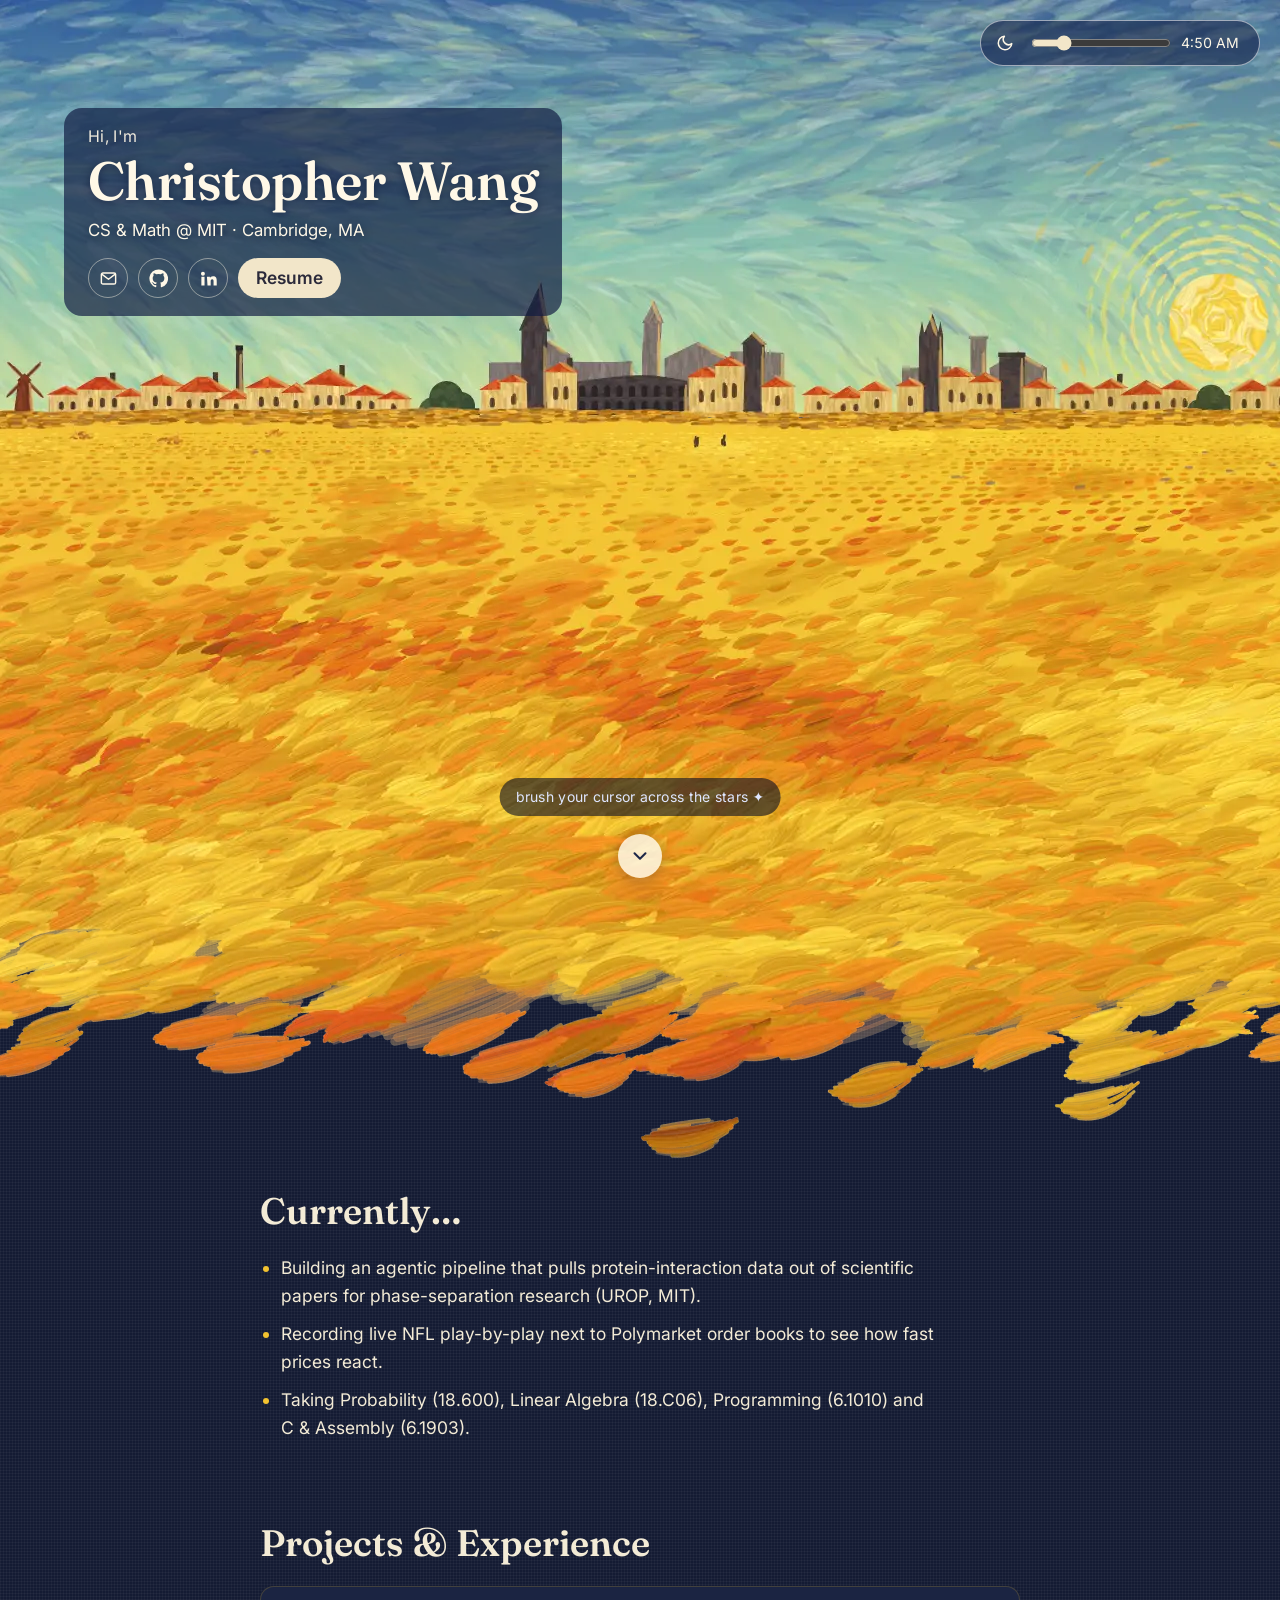
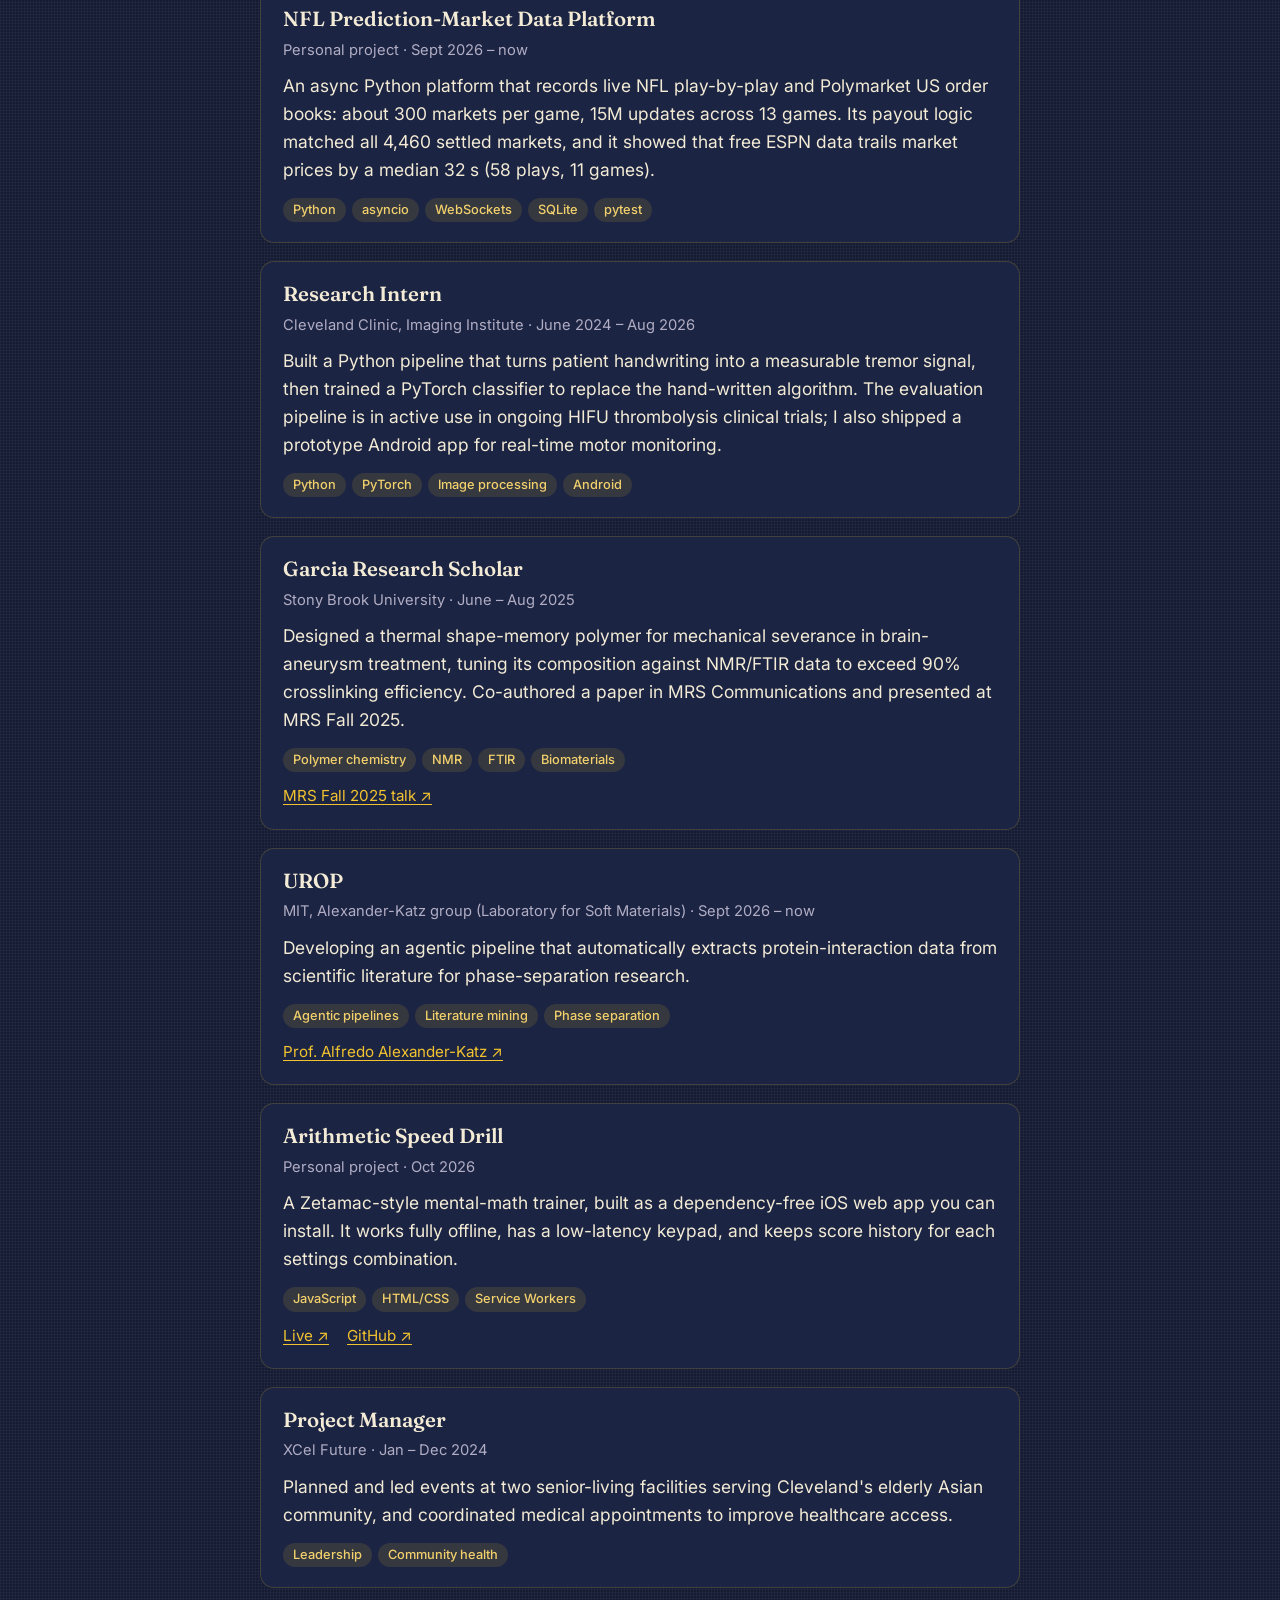
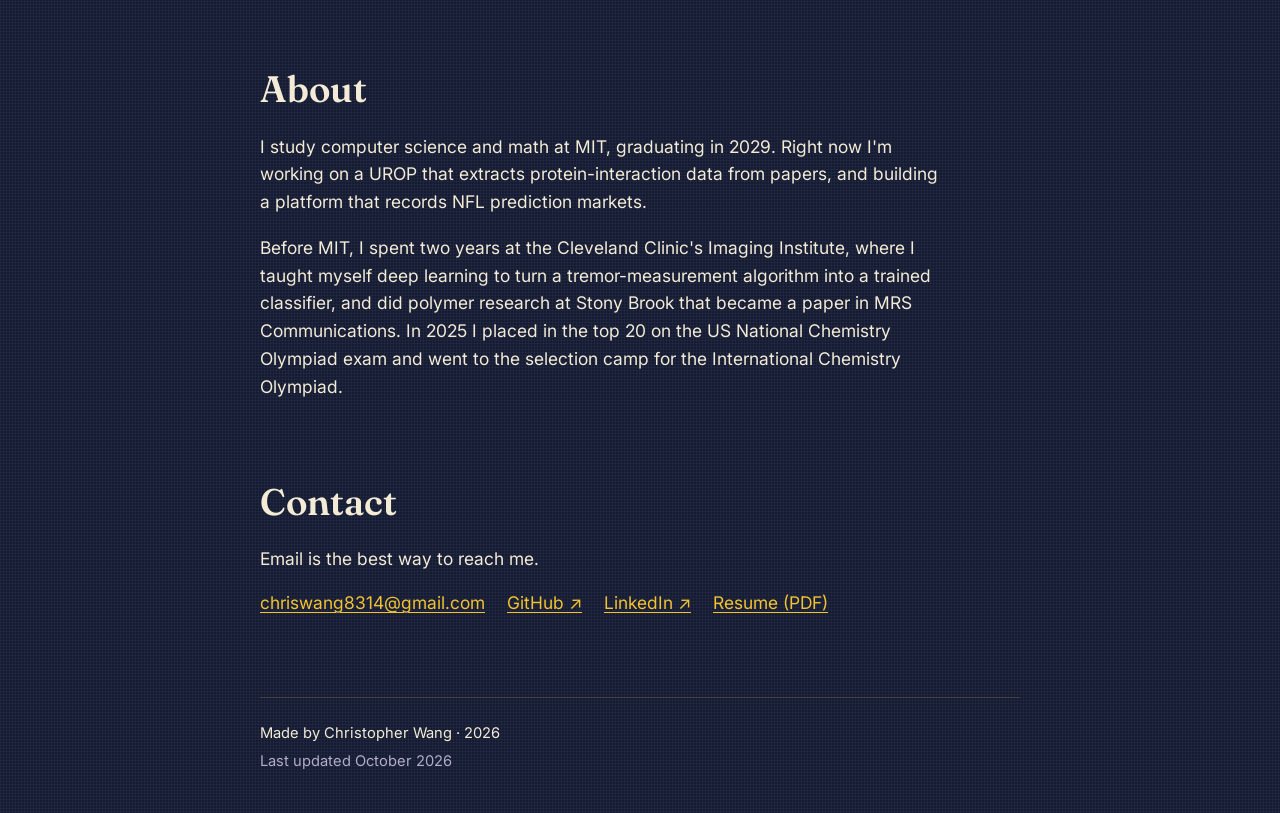
==== index.html @ 8b52ecca "Personal site: Van Gogh wheat-field hero with resume, projects and contact A static single-page site" ====
<!doctype html>
<html lang="en">
<head>
  <meta charset="utf-8">
  <meta name="viewport" content="width=device-width, initial-scale=1">
  <title>Christopher Wang</title>
  <meta name="description" content="Christopher Wang studies computer science and math at MIT. Research, projects, and how to get in touch.">
  <meta name="theme-color" content="#2D4F9E">
  <link rel="icon" href="favicon.svg" type="image/svg+xml">
  <link rel="apple-touch-icon" href="apple-touch-icon.png">

  <!-- Social previews. Crawlers need absolute URLs: if the site moves to a
       custom domain, update the addresses below (see README). -->
  <link rel="canonical" href="https://chriswang8314.github.io/">
  <meta property="og:type" content="website">
  <meta property="og:url" content="https://chriswang8314.github.io/">
  <meta property="og:title" content="Christopher Wang">
  <meta property="og:description" content="CS & Math @ MIT. Research, projects, and how to get in touch.">
  <meta property="og:image" content="https://chriswang8314.github.io/og-image.jpg">
  <meta property="og:image:width" content="1200">
  <meta property="og:image:height" content="630">
  <meta property="og:image:alt" content="Christopher Wang, over a Van Gogh–style painting of a wheat field at sunset">
  <meta name="twitter:card" content="summary_large_image">
  <meta name="twitter:title" content="Christopher Wang">
  <meta name="twitter:description" content="CS & Math @ MIT. Research, projects, and how to get in touch.">
  <meta name="twitter:image" content="https://chriswang8314.github.io/og-image.jpg">

  <link rel="preconnect" href="https://fonts.googleapis.com">
  <link rel="preconnect" href="https://fonts.gstatic.com" crossorigin>
  <!-- fonts load without holding up the first paint -->
  <link rel="preload" as="style" href="https://fonts.googleapis.com/css2?family=Fraunces:opsz,wght@9..144,400;9..144,600&family=Inter:wght@400;500;600&display=swap" onload="this.onload=null;this.rel='stylesheet'">
  <noscript><link rel="stylesheet" href="https://fonts.googleapis.com/css2?family=Fraunces:opsz,wght@9..144,400;9..144,600&family=Inter:wght@400;500;600&display=swap"></noscript>
  <link rel="preload" as="image" href="hero.webp" imagesrcset="hero-960.webp 960w, hero.webp 1600w" imagesizes="100vw" fetchpriority="high">
  <link rel="stylesheet" href="style.css">
</head>
<body>
  <a class="skip-link" href="#main">Skip to content</a>

  <nav class="site-nav" id="site-nav" aria-label="Main">
    <a class="nav-name" href="#top" data-content="name"></a>
    <ul>
      <li><a href="#projects">Projects</a></li>
      <li><a href="#about">About</a></li>
      <li><a href="#contact">Contact</a></li>
      <li><button type="button" class="nocturne-toggle" id="nocturne-toggle" aria-pressed="false">nocturne</button></li>
    </ul>
  </nav>

  <header class="hero" id="top">
    <img class="hero-still" src="hero.webp" srcset="hero-960.webp 960w, hero.webp 1600w" sizes="100vw" alt="" width="1600" height="1215" fetchpriority="high">
    <canvas id="scene" aria-hidden="true"></canvas>
    <p class="visually-hidden" data-content="sceneDescription"></p>

    <div class="hero-text" id="hero-text">
      <p class="hello">Hi, I'm</p>
      <h1 class="hero-name" data-content="name"></h1>
      <p class="hero-tagline" id="hero-tagline"></p>
      <ul class="hero-links" id="hero-links"></ul>
    </div>

    <div class="time-control" id="time-control" role="group" aria-label="Time of day">
      <button type="button" class="time-toggle" id="time-toggle" aria-expanded="false" aria-controls="time-panel" aria-label="Change the time of day">
        <svg class="icon-sun" viewBox="0 0 24 24" aria-hidden="true">
          <circle cx="12" cy="12" r="4.5" />
          <path d="M12 2v2M12 20v2M4.9 4.9l1.4 1.4M17.7 17.7l1.4 1.4M2 12h2M20 12h2M4.9 19.1l1.4-1.4M17.7 6.3l1.4-1.4" />
        </svg>
        <svg class="icon-moon" viewBox="0 0 24 24" aria-hidden="true">
          <path d="M21 12.8A9 9 0 1 1 11.2 3a7 7 0 0 0 9.8 9.8z" />
        </svg>
      </button>
      <div class="time-panel" id="time-panel">
        <input id="time-slider" type="range" min="0" max="23.99" step="0.05" aria-label="Time of day in the painting">
        <span id="time-label" class="time-label"></span>
        <button id="time-now" class="time-now" type="button" title="Back to the real time" hidden>now</button>
      </div>
    </div>

    <p id="hint" class="hint" aria-hidden="true"></p>

    <a class="scroll-cue" href="#currently" aria-label="Scroll to content">
      <svg viewBox="0 0 24 24" aria-hidden="true"><path d="M6 9l6 6 6-6" /></svg>
    </a>
  </header>

  <main id="main">
    <section class="section" id="currently" aria-labelledby="currently-title">
      <h2 id="currently-title">Currently…</h2>
      <ul class="currently" id="currently-list"></ul>
    </section>

    <section class="section" id="projects" aria-labelledby="projects-title">
      <h2 id="projects-title">Projects &amp; Experience</h2>
      <div class="cards" id="project-list"></div>
    </section>

    <section class="section" id="about" aria-labelledby="about-title">
      <h2 id="about-title">About</h2>
      <div class="prose" id="about-text"></div>
    </section>

    <section class="section" id="contact" aria-labelledby="contact-title">
      <h2 id="contact-title">Contact</h2>
      <p class="prose" data-content="contact"></p>
      <ul class="contact-links" id="contact-links"></ul>
      <noscript><p class="prose">chriswang8314 at gmail dot com</p></noscript>
    </section>
  </main>

  <footer class="site-footer">
    <p id="footer-made"></p>
    <p id="footer-updated" class="muted"></p>
  </footer>

  <script src="content.js"></script>
  <script src="scene.js"></script>
  <script src="site.js"></script>
</body>
</html>
---- style.css ----
/* ---------- theme ----------
   The page takes its palette from the painting. The time of day in the
   painting picks the theme: day, a warmer evening, or the dark nocturne. */

:root {
  --ultramarine: #2d4f9e;
  --chrome: #f2c230;
  --vermilion: #c8442a;
  --violet: #3b3a5e;
  --cream-text: #fff8e7;
  /* the hero controls: a soft Naples cream rather than the wheat's chrome
     yellow, so the painting stays the brightest thing on screen */
  --ui-cream: #f2e6c9;

  --bg: #f6efdd;
  --card: #fbf7ec;
  --text: #2b2a3a;
  --muted: #5e5868;
  --border: rgba(59, 58, 94, 0.16);
  --accent: var(--ultramarine);
  --underline: var(--vermilion);
  --chip-bg: rgba(45, 79, 158, 0.08);
  --chip-text: #2d4f9e;
  --weave: url("data:image/svg+xml,%3Csvg xmlns='http://www.w3.org/2000/svg' width='3' height='3'%3E%3Cpath d='M0 .5h3M.5 0v3' stroke='%233b2a14' stroke-opacity='.05'/%3E%3C/svg%3E");
  --nav-bg: rgba(246, 239, 221, 0.78);

  --serif: 'Fraunces', 'Iowan Old Style', Georgia, serif;
  --sans: 'Inter', system-ui, -apple-system, 'Segoe UI', sans-serif;

  color-scheme: light;
}

:root[data-theme='evening'] {
  --bg: #f7ecd6;
  --card: #fcf5e8;
  --accent: #9a3a22;
  --underline: #d65f35;
  --chip-bg: rgba(200, 68, 42, 0.09);
  --chip-text: #93361f;
  --nav-bg: rgba(247, 236, 214, 0.8);
}

:root[data-theme='night'] {
  --bg: #141b33;
  --card: #1b2442;
  --text: #f3ebd6;
  --muted: #b1adc4;
  --border: rgba(242, 194, 48, 0.18);
  --accent: var(--chrome);
  --underline: var(--chrome);
  --chip-bg: rgba(242, 194, 48, 0.12);
  --chip-text: #f2d06b;
  --weave: url("data:image/svg+xml,%3Csvg xmlns='http://www.w3.org/2000/svg' width='3' height='3'%3E%3Cpath d='M0 .5h3M.5 0v3' stroke='%23fff' stroke-opacity='.035'/%3E%3C/svg%3E");
  --nav-bg: rgba(20, 27, 51, 0.8);
  color-scheme: dark;
}

/* ---------- base ---------- */

*,
*::before,
*::after {
  box-sizing: border-box;
}

* {
  margin: 0;
}

html {
  background: var(--bg);
}

@media (prefers-reduced-motion: no-preference) {
  html {
    scroll-behavior: smooth;
  }
}

body {
  overflow-x: clip;
  background-color: var(--bg);
  /* a faint canvas weave, as a tiny tile */
  background-image: var(--weave);
  color: var(--text);
  font-family: var(--sans);
  font-size: 1.09rem;
  line-height: 1.6;
  -webkit-font-smoothing: antialiased;
  transition: background-color 0.6s ease, color 0.6s ease;
}

a {
  color: var(--accent);
  text-underline-offset: 3px;
  text-decoration-thickness: 1px;
}

a:hover {
  text-decoration-thickness: 2px;
}

:focus-visible {
  outline: 2px solid var(--accent);
  outline-offset: 3px;
  border-radius: 4px;
}

h1,
h2,
h3 {
  font-family: var(--serif);
  font-weight: 600;
  line-height: 1.15;
}

.muted {
  color: var(--muted);
}

.visually-hidden {
  position: absolute;
  width: 1px;
  height: 1px;
  padding: 0;
  margin: -1px;
  overflow: hidden;
  clip: rect(0 0 0 0);
  white-space: nowrap;
  border: 0;
}

.skip-link {
  position: absolute;
  left: 16px;
  top: -60px;
  z-index: 50;
  padding: 8px 14px;
  border-radius: 8px;
  background: var(--violet);
  color: var(--cream-text);
}

.skip-link:focus {
  top: 16px;
}

/* ---------- nav: appears once the hero is scrolled past ---------- */

.site-nav {
  position: fixed;
  inset: 0 0 auto 0;
  z-index: 20;
  display: flex;
  align-items: center;
  justify-content: space-between;
  gap: 16px;
  height: 56px;
  padding: 0 max(16px, calc((100% - 960px) / 2));
  background: var(--nav-bg);
  border-bottom: 1px solid var(--border);
  backdrop-filter: blur(10px);
  -webkit-backdrop-filter: blur(10px);
  transform: translateY(-100%);
  opacity: 0;
  visibility: hidden;
  transition: transform 0.35s ease, opacity 0.35s ease, visibility 0s linear 0.35s;
}

.site-nav.visible {
  transform: none;
  opacity: 1;
  visibility: visible;
  transition: transform 0.35s ease, opacity 0.35s ease;
}

.nav-name {
  font-family: var(--serif);
  font-size: 1.1rem;
  font-weight: 600;
  color: var(--text);
  text-decoration: none;
  white-space: nowrap;
}

.site-nav ul {
  display: flex;
  align-items: center;
  gap: clamp(10px, 3vw, 24px);
  padding: 0;
  list-style: none;
  font-size: 0.95rem;
}

.site-nav ul a {
  color: var(--text);
  text-decoration: none;
}

.site-nav ul a:hover {
  color: var(--accent);
}

.nocturne-toggle {
  padding: 3px 12px;
  border: 1px solid var(--border);
  border-radius: 999px;
  background: transparent;
  color: var(--accent);
  font: inherit;
  font-family: var(--serif);
  font-style: italic;
  cursor: pointer;
}

.nocturne-toggle[aria-pressed='true'] {
  background: var(--chip-bg);
}

@media (max-width: 520px) {
  .nav-name {
    display: none;
  }

  .site-nav {
    justify-content: center;
  }
}

/* ---------- hero: the painting, full screen ---------- */

/* The painting is one canvas that runs on 35svh past the hero, where the
   field dissolves into the page; the page background shows through the bare
   canvas, so there's no edge between them. Everything scrolls together in
   normal flow. */
.hero {
  position: relative;
  height: 100vh;
  height: 100svh;
}

.hero-still,
#scene {
  position: absolute;
  top: 0;
  left: 0;
  width: 100%;
  height: 135vh;
  height: 135svh;
}

.hero-still {
  object-fit: cover;
  object-position: top;
}

#scene {
  display: block;
  opacity: 0;
  /* horizontal drags brush the wheat; vertical drags still scroll the page */
  touch-action: pan-y;
  transition: opacity 0.8s ease;
}

#scene.ready {
  opacity: 1;
}

/* name and links over the sky, on a translucent blue panel so the cream text
   always has strong contrast; site.js keeps it clear of the sun and town */
.hero-text {
  position: absolute;
  z-index: 2;
  top: 12vh;
  left: max(24px, 5vw);
  width: max-content;
  max-width: calc(100% - 32px);
  padding: 16px 24px 18px;
  border-radius: 18px;
  background: rgba(16, 26, 66, 0.68);
  color: var(--cream-text);
  text-shadow: 0 1px 8px rgba(10, 18, 48, 0.55);
}

/* once placed, it glides to new spots as the sun moves */
@media (prefers-reduced-motion: no-preference) {
  .hero-text.placed {
    transition: top 0.8s ease, left 0.8s ease;
  }
}

.hello {
  font-size: 1rem;
  letter-spacing: 0.02em;
  opacity: 0.92;
}

.hero-name {
  font-size: clamp(2.1rem, min(4.2vw, 6.5vh), 3.6rem);
  letter-spacing: -0.01em;
}

/* when there's little sky to work with, a tighter version */
.hero-text.compact {
  padding: 12px 18px 14px;
}

.hero-text.compact .hero-name {
  font-size: clamp(1.8rem, min(3.4vw, 5vh), 2.8rem);
}

.hero-text.compact .hero-links {
  margin-top: 10px;
}

.hero-tagline {
  margin-top: 6px;
  font-size: 1.05rem;
}

.hero-links {
  display: flex;
  flex-wrap: wrap;
  align-items: center;
  gap: 10px;
  margin-top: 14px;
  padding: 0;
  list-style: none;
}

.icon-link {
  display: grid;
  place-items: center;
  width: 40px;
  height: 40px;
  border: 1px solid rgba(255, 248, 231, 0.45);
  border-radius: 50%;
  color: var(--cream-text);
  transition: background 0.2s;
}

.icon-link:hover {
  background: rgba(255, 248, 231, 0.16);
}

.icon-link svg {
  width: 19px;
  height: 19px;
}

.resume-button {
  display: inline-flex;
  align-items: center;
  height: 40px;
  padding: 0 18px;
  border-radius: 999px;
  background: var(--ui-cream);
  color: #2b2a3a;
  font-weight: 600;
  text-decoration: none;
  text-shadow: none;
  transition: transform 0.2s;
}

.resume-button:hover {
  transform: translateY(-1px);
}

.hero :focus-visible {
  outline-color: var(--cream-text);
}

/* ---------- time of day control ---------- */

.time-control {
  position: absolute;
  z-index: 3;
  top: 20px;
  right: 20px;
  display: flex;
  align-items: center;
  gap: 10px;
  padding: 6px 14px 6px 8px;
  border: 1px solid rgba(255, 255, 255, 0.55);
  border-radius: 999px;
  background: rgba(16, 26, 66, 0.55);
  color: var(--cream-text);
}

.time-toggle {
  display: grid;
  place-items: center;
  width: 32px;
  height: 32px;
  padding: 0;
  border: 0;
  border-radius: 50%;
  background: transparent;
  color: inherit;
  pointer-events: none; /* only a button on small screens */
}

.time-control svg {
  width: 18px;
  height: 18px;
  fill: none;
  stroke: currentColor;
  stroke-width: 2;
  stroke-linecap: round;
  stroke-linejoin: round;
}

body.night .icon-sun,
body:not(.night) .icon-moon {
  display: none;
}

.time-panel {
  display: flex;
  align-items: center;
  gap: 10px;
}

.time-control input[type='range'] {
  width: 140px;
  min-width: 0;
  accent-color: var(--ui-cream);
  cursor: pointer;
}

.time-label {
  min-width: 64px;
  font-size: 14px;
  font-variant-numeric: tabular-nums;
  white-space: nowrap;
}

.time-now {
  padding: 2px 10px;
  border: 1px solid currentColor;
  border-radius: 999px;
  background: transparent;
  color: inherit;
  font: inherit;
  font-size: 12px;
  cursor: pointer;
}

.time-now[hidden] {
  display: none;
}

.time-control :focus-visible {
  outline: 2px solid var(--cream-text);
  outline-offset: 3px;
}

/* on small screens the control folds down to an icon that opens on tap */
@media (max-width: 640px) {
  .time-control {
    top: 14px;
    right: 14px;
    padding: 4px;
  }

  .time-toggle {
    pointer-events: auto;
    cursor: pointer;
  }

  .time-panel {
    display: none;
  }

  .time-control.open {
    left: 14px;
    padding-right: 12px;
  }

  .time-control.open .time-panel {
    display: flex;
    flex: 1;
  }

  .time-control.open input[type='range'] {
    flex: 1;
    width: auto;
  }
}

/* ---------- hint & scroll cue ---------- */

.hint {
  position: absolute;
  left: 50%;
  bottom: 84px;
  z-index: 2;
  max-width: calc(100% - 32px);
  transform: translateX(-50%);
  padding: 8px 16px;
  border-radius: 999px;
  background: rgba(50, 34, 10, 0.62);
  color: #fff8e6;
  font-size: 14px;
  letter-spacing: 0.02em;
  white-space: nowrap;
  pointer-events: none;
  transition: opacity 1.2s ease;
}

body.night .hint {
  background: rgba(10, 14, 36, 0.6);
  color: #dfe6ff;
}

.hint.hidden {
  opacity: 0;
}

.scroll-cue {
  position: absolute;
  left: 50%;
  bottom: 22px;
  z-index: 2;
  display: grid;
  place-items: center;
  width: 44px;
  height: 44px;
  margin-left: -22px;
  border-radius: 50%;
  background: rgba(255, 248, 231, 0.85);
  box-shadow: 0 4px 14px rgba(20, 27, 51, 0.25);
  color: #1d2747;
  transition: opacity 0.4s ease, visibility 0s linear 0s;
}

/* gone as soon as the page starts scrolling */
.scroll-cue.gone {
  opacity: 0;
  visibility: hidden;
  transition: opacity 0.4s ease, visibility 0s linear 0.4s;
}

.scroll-cue:focus-visible {
  outline-color: var(--cream-text);
}

.scroll-cue svg {
  width: 22px;
  height: 22px;
  fill: none;
  stroke: currentColor;
  stroke-width: 2.2;
  stroke-linecap: round;
  stroke-linejoin: round;
}

@media (prefers-reduced-motion: no-preference) {
  .scroll-cue svg {
    animation: nudge 2.2s ease-in-out infinite;
  }
}

@keyframes nudge {
  0%,
  100% {
    transform: translateY(-2px);
  }

  50% {
    transform: translateY(4px);
  }
}

/* ---------- content ---------- */

/* the content rides over the bottom of the painting, starting where the
   strokes have thinned out to bare ground */
main {
  position: relative;
  z-index: 1;
  padding-top: 26vh;
  padding-top: 26svh;
}

.section {
  width: min(760px, 100% - 40px);
  margin: 0 auto;
  padding: 56px 0 24px;
  scroll-margin-top: 72px;
}

.section h2 {
  margin-bottom: 22px;
  font-size: clamp(1.8rem, 3.4vw, 2.3rem);
}

.prose,
.prose p {
  max-width: 680px;
}

.prose p + p {
  margin-top: 1em;
}

/* optional: see the README for adding a headshot to About */
.headshot {
  display: block;
  width: 140px;
  height: 140px;
  margin-bottom: 20px;
  border-radius: 50%;
  object-fit: cover;
}

.currently {
  display: grid;
  gap: 10px;
  max-width: 680px;
  padding-left: 1.2em;
}

.currently li::marker {
  color: var(--underline);
}

/* ---------- project cards ---------- */

.cards {
  display: grid;
  gap: 18px;
}

.card {
  position: relative;
  padding: 20px 22px;
  border: 1px solid var(--border);
  border-radius: 14px;
  background: var(--card);
  transition: transform 0.25s ease, box-shadow 0.25s ease, background-color 0.6s ease;
}

.card:hover,
.card:focus-within {
  box-shadow: 0 10px 28px -16px rgba(30, 30, 60, 0.35);
}

@media (prefers-reduced-motion: no-preference) {
  .card:hover,
  .card:focus-within {
    transform: translateY(-3px);
  }
}

.card-title {
  font-size: 1.28rem;
}

/* a short brush-stroke underline appears under the title on hover */
.card-title span {
  position: relative;
}

.card-title span::after {
  content: '';
  position: absolute;
  left: -2px;
  bottom: -7px;
  width: min(100%, 7em);
  height: 9px;
  background: var(--underline);
  -webkit-mask: url("data:image/svg+xml,%3Csvg xmlns='http://www.w3.org/2000/svg' viewBox='0 0 120 10' preserveAspectRatio='none'%3E%3Cpath d='M2 6.5c18-3 40-4.5 62-4 18 .3 36 1.3 54 3.2-17 .6-35 1.7-53 2.5C44 9 22 9.3 4 8.6 1.5 8.4.6 7 2 6.5z'/%3E%3C/svg%3E") center / 100% 100% no-repeat;
  mask: url("data:image/svg+xml,%3Csvg xmlns='http://www.w3.org/2000/svg' viewBox='0 0 120 10' preserveAspectRatio='none'%3E%3Cpath d='M2 6.5c18-3 40-4.5 62-4 18 .3 36 1.3 54 3.2-17 .6-35 1.7-53 2.5C44 9 22 9.3 4 8.6 1.5 8.4.6 7 2 6.5z'/%3E%3C/svg%3E") center / 100% 100% no-repeat;
  transform: scaleX(0);
  transform-origin: left center;
  transition: transform 0.35s ease;
}

.card:hover .card-title span::after,
.card:focus-within .card-title span::after {
  transform: scaleX(1);
}

.card-meta {
  margin-top: 8px;
  color: var(--muted);
  font-size: 0.92rem;
}

.card-desc {
  margin-top: 10px;
}

.tags {
  display: flex;
  flex-wrap: wrap;
  gap: 6px;
  margin-top: 14px;
  padding: 0;
  list-style: none;
}

.tags li {
  padding: 2px 10px;
  border-radius: 999px;
  background: var(--chip-bg);
  color: var(--chip-text);
  font-size: 0.8rem;
  font-weight: 500;
}

.card-links {
  display: flex;
  flex-wrap: wrap;
  gap: 4px 18px;
  margin-top: 12px;
  font-size: 0.95rem;
}

/* ---------- contact & footer ---------- */

.contact-links {
  display: flex;
  flex-wrap: wrap;
  gap: 10px 22px;
  margin-top: 16px;
  padding: 0;
  list-style: none;
}

.site-footer {
  width: min(760px, 100% - 40px);
  margin: 56px auto 0;
  padding: 24px 0 40px;
  border-top: 1px solid var(--border);
  font-size: 0.92rem;
}

.site-footer p + p {
  margin-top: 4px;
}
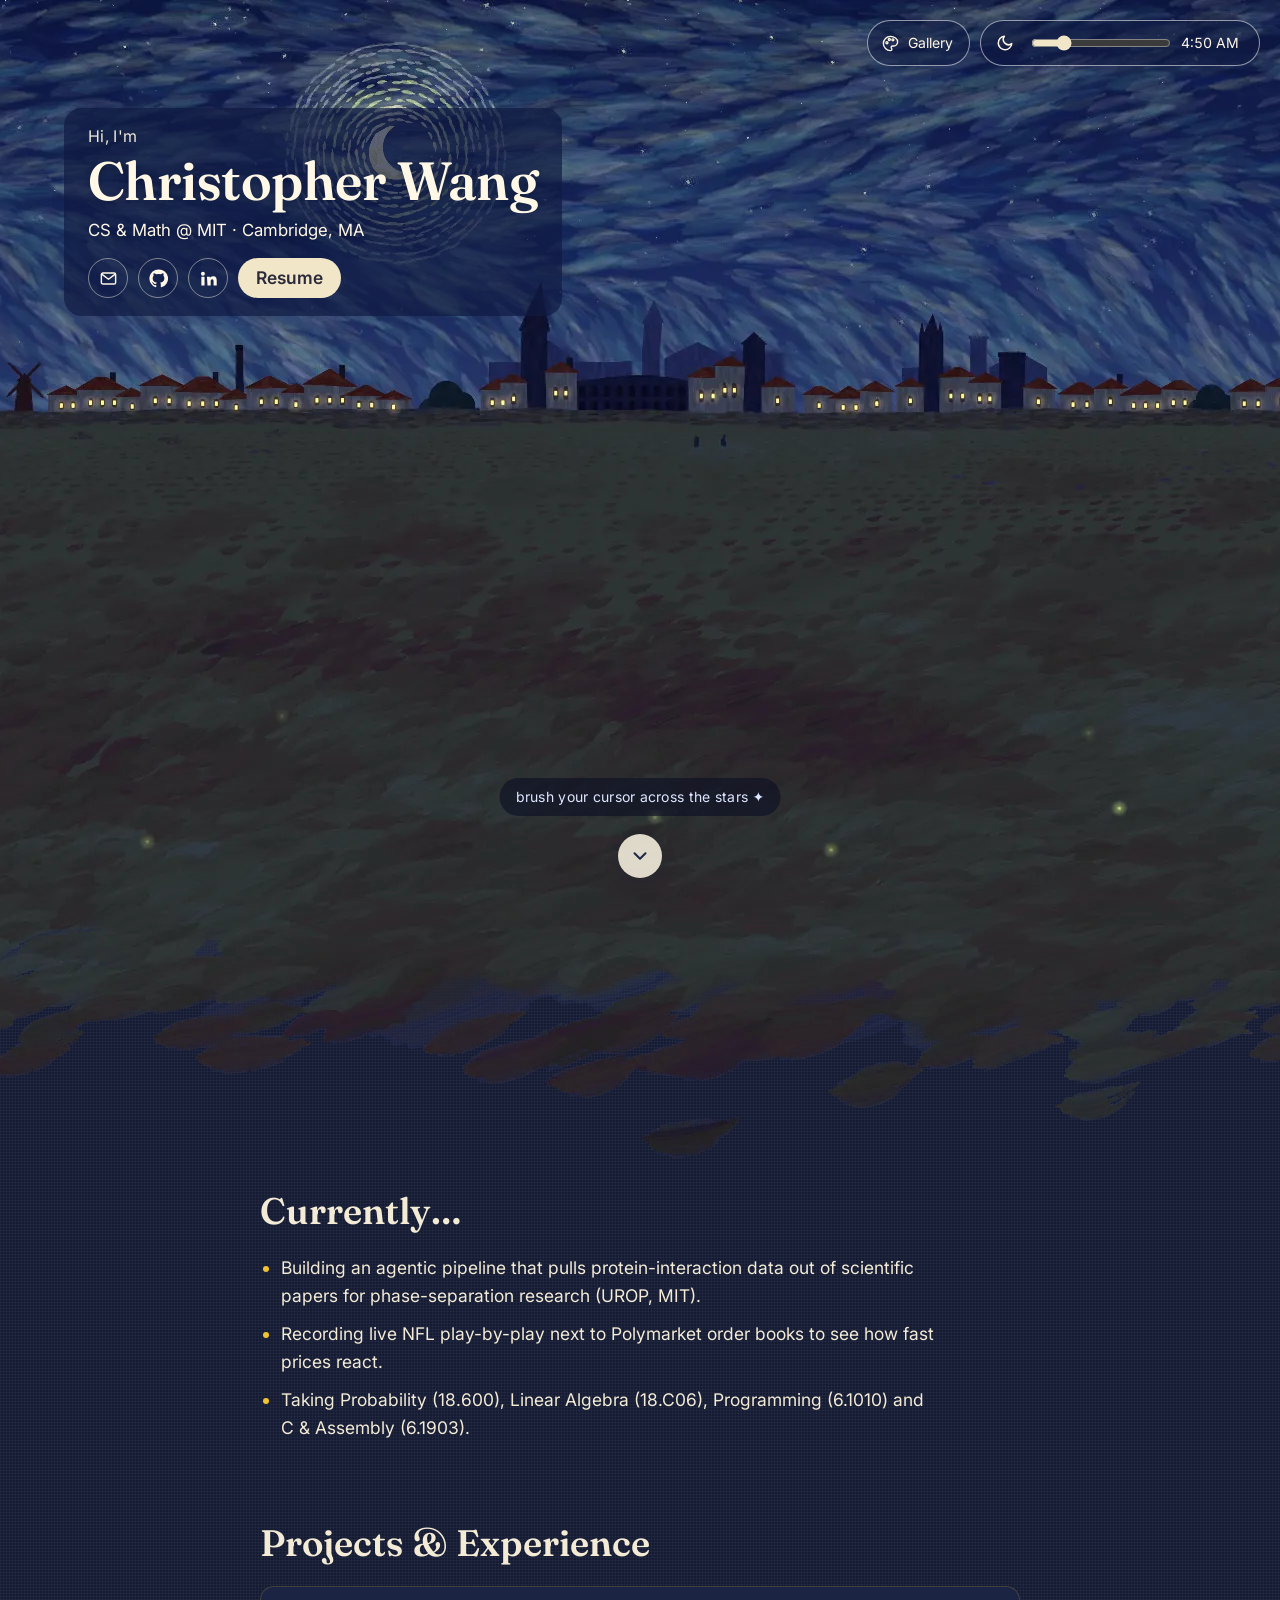
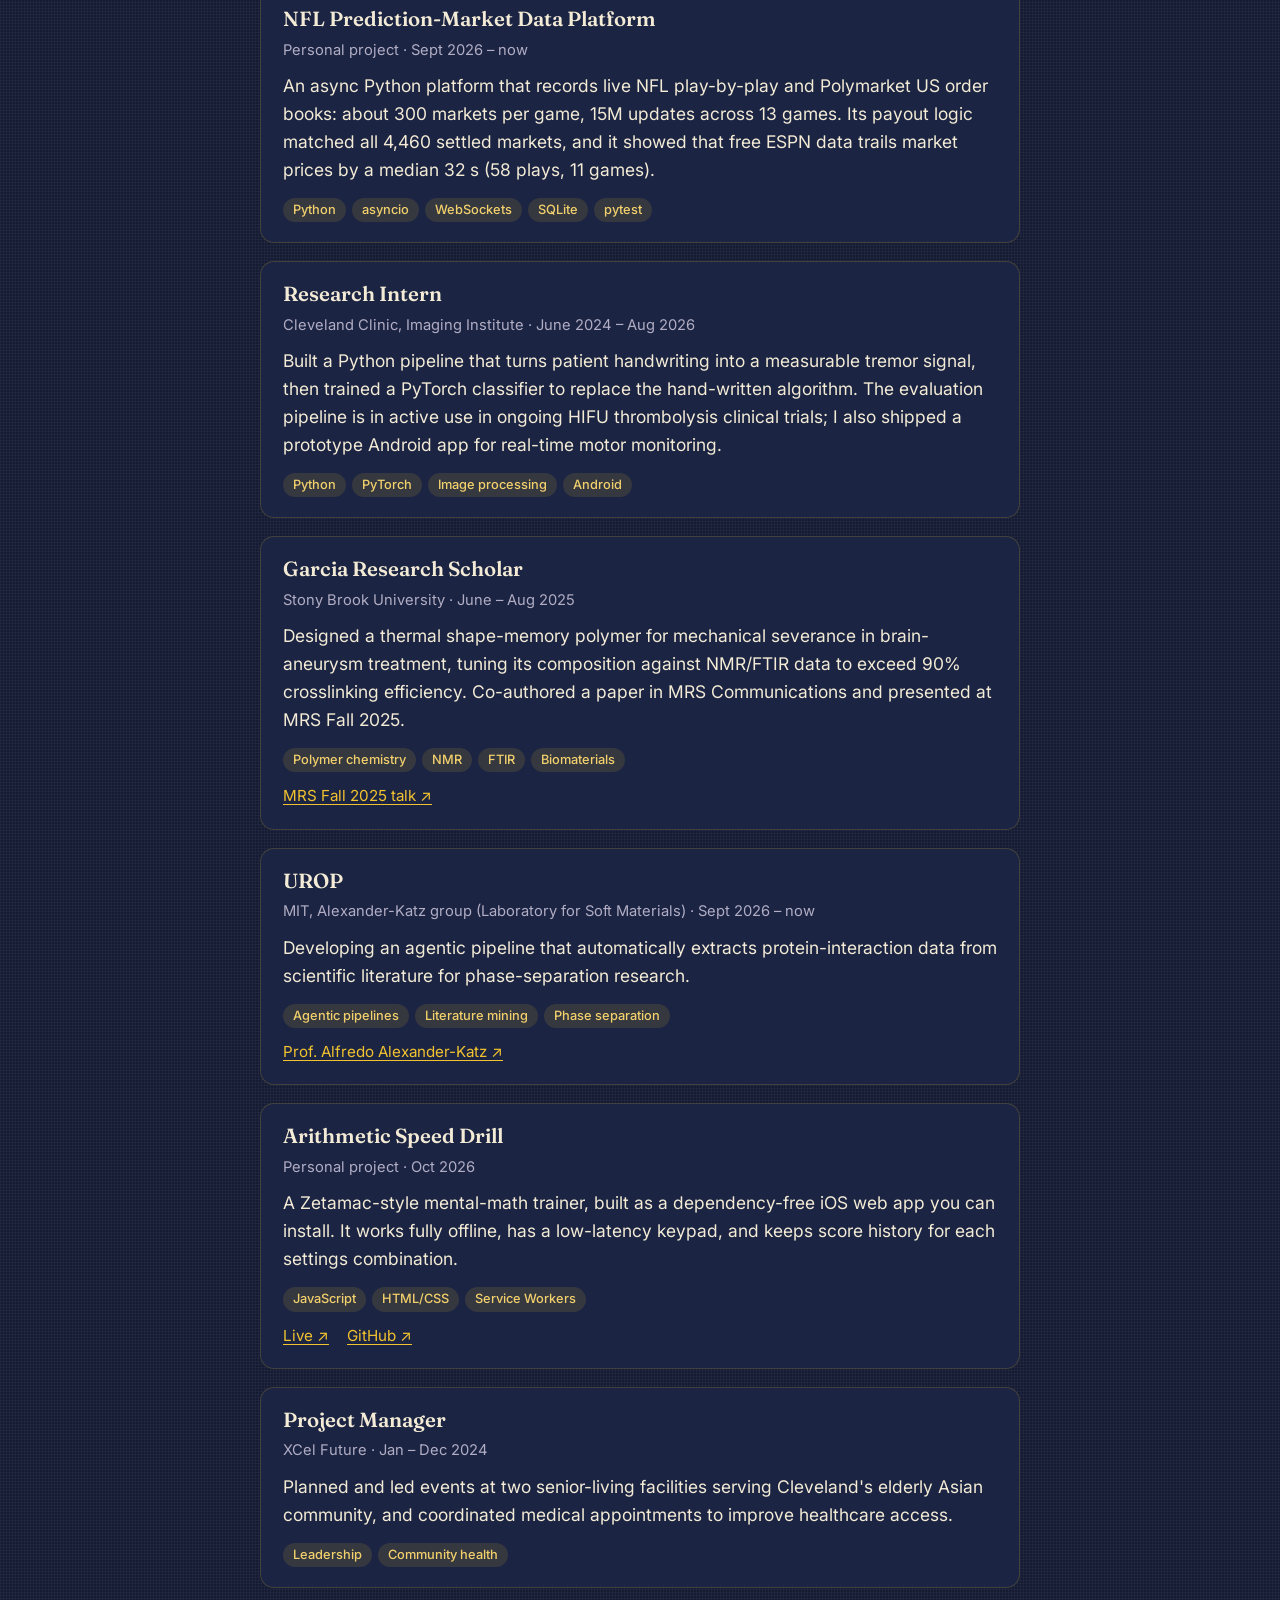
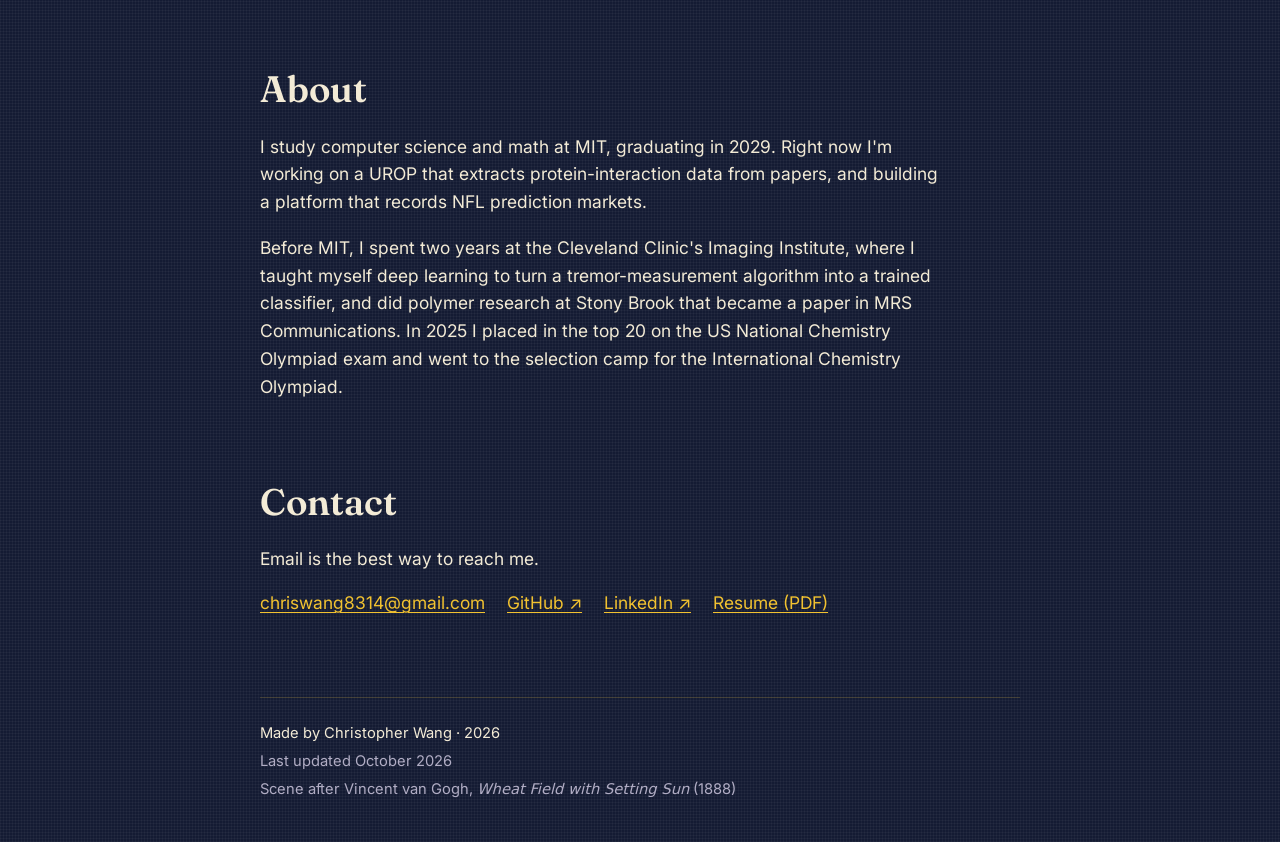
==== commit 454bade4: "Choose between painted scenes: Van Gogh wheat field and Monet tulips Turns the hero painting into a " ====
--- a/index.html
+++ b/index.html
@@ -30,8 +30,36 @@
   <!-- fonts load without holding up the first paint -->
   <link rel="preload" as="style" href="https://fonts.googleapis.com/css2?family=Fraunces:opsz,wght@9..144,400;9..144,600&family=Inter:wght@400;500;600&display=swap" onload="this.onload=null;this.rel='stylesheet'">
   <noscript><link rel="stylesheet" href="https://fonts.googleapis.com/css2?family=Fraunces:opsz,wght@9..144,400;9..144,600&family=Inter:wght@400;500;600&display=swap"></noscript>
-  <link rel="preload" as="image" href="hero.webp" imagesrcset="hero-960.webp 960w, hero.webp 1600w" imagesizes="100vw" fetchpriority="high">
   <link rel="stylesheet" href="style.css">
+  <!-- Which painting to show first: the link's ?scene=, else this visitor's
+       last pick, else the wheat field; and whether to start from its day or
+       night still. Its still and its module start downloading straight away. -->
+  <script>
+    (function () {
+      var q = new URLSearchParams(location.search), ok = /^[a-z0-9-]+$/, id = q.get('scene'), saved = null, nocturne = null;
+      try { saved = localStorage.getItem('cw-scene'); nocturne = localStorage.getItem('cw-nocturne'); } catch (e) {}
+      if (!ok.test(id || '')) id = ok.test(saved || '') ? saved : 'wheat';
+      var h = parseFloat(q.get('hour')), now = new Date().getHours(), night;
+      if (!isNaN(h)) night = h >= 20.5 || h < 5.6;
+      else if (q.get('mode')) night = q.get('mode') === 'night';
+      else if (nocturne) night = nocturne === 'on';
+      else night = matchMedia('(prefers-color-scheme: dark)').matches || now >= 21 || now < 6;
+      var base = 'scenes/stills/' + id + '-' + (night ? 'night' : 'day');
+      window.firstStill = { src: base + '.webp', srcset: base + '-960.webp 960w, ' + base + '.webp 1600w' };
+      document.documentElement.dataset.scene = id;
+      var still = document.createElement('link');
+      still.rel = 'preload';
+      still.as = 'image';
+      still.href = firstStill.src;
+      still.setAttribute('imagesrcset', firstStill.srcset);
+      still.setAttribute('imagesizes', '100vw');
+      still.setAttribute('fetchpriority', 'high');
+      var mod = document.createElement('link');
+      mod.rel = 'modulepreload';
+      mod.href = 'scenes/' + id + '.js';
+      document.head.append(still, mod);
+    })();
+  </script>
 </head>
 <body>
   <a class="skip-link" href="#main">Skip to content</a>
@@ -47,9 +75,13 @@
   </nav>
 
   <header class="hero" id="top">
-    <img class="hero-still" src="hero.webp" srcset="hero-960.webp 960w, hero.webp 1600w" sizes="100vw" alt="" width="1600" height="1215" fetchpriority="high">
+    <img class="hero-still" alt="" width="1600" height="1215" fetchpriority="high" sizes="100vw">
+    <script>
+      (function (img) { img.srcset = firstStill.srcset; img.src = firstStill.src; })(document.querySelector('.hero-still'));
+    </script>
+    <noscript><img class="hero-still" src="scenes/stills/wheat-day.webp" srcset="scenes/stills/wheat-day-960.webp 960w, scenes/stills/wheat-day.webp 1600w" sizes="100vw" alt="" width="1600" height="1215"></noscript>
     <canvas id="scene" aria-hidden="true"></canvas>
-    <p class="visually-hidden" data-content="sceneDescription"></p>
+    <p class="visually-hidden" id="scene-description"></p>
 
     <div class="hero-text" id="hero-text">
       <p class="hello">Hi, I'm</p>
@@ -58,6 +90,25 @@
       <ul class="hero-links" id="hero-links"></ul>
     </div>
 
+    <div class="hero-controls">
+    <div class="gallery" id="gallery">
+      <p class="gallery-hint" id="gallery-hint" hidden>
+        <span>Try another painting →</span>
+        <button type="button" class="gallery-hint-close" id="gallery-hint-close" aria-label="Dismiss the tip">×</button>
+      </p>
+      <button type="button" class="gallery-toggle" id="gallery-toggle" aria-expanded="false" aria-controls="gallery-panel">
+        <svg viewBox="0 0 24 24" aria-hidden="true">
+          <path d="M12 3a9 9 0 0 0 0 18c1.1 0 1.8-.8 1.8-1.7 0-.5-.2-.9-.5-1.2-.3-.3-.5-.7-.5-1.2 0-.9.8-1.7 1.7-1.7H16a5 5 0 0 0 5-5c0-4-4-7.2-9-7.2z" />
+          <circle cx="7.5" cy="11" r="1.3" /><circle cx="10.5" cy="7" r="1.3" /><circle cx="15" cy="7.4" r="1.3" />
+        </svg>
+        <span class="gallery-label">Gallery</span>
+      </button>
+      <div class="gallery-panel" id="gallery-panel" role="dialog" aria-labelledby="gallery-title" hidden>
+        <fieldset class="gallery-options" id="gallery-options" role="radiogroup" aria-labelledby="gallery-title">
+          <legend class="gallery-title" id="gallery-title">Choose a painting</legend>
+        </fieldset>
+      </div>
+    </div>
     <div class="time-control" id="time-control" role="group" aria-label="Time of day">
       <button type="button" class="time-toggle" id="time-toggle" aria-expanded="false" aria-controls="time-panel" aria-label="Change the time of day">
         <svg class="icon-sun" viewBox="0 0 24 24" aria-hidden="true">
@@ -73,6 +124,7 @@
         <span id="time-label" class="time-label"></span>
         <button id="time-now" class="time-now" type="button" title="Back to the real time" hidden>now</button>
       </div>
+    </div>
     </div>
 
     <p id="hint" class="hint" aria-hidden="true"></p>
@@ -109,10 +161,11 @@
   <footer class="site-footer">
     <p id="footer-made"></p>
     <p id="footer-updated" class="muted"></p>
+    <p id="footer-scene" class="muted"></p>
   </footer>
 
   <script src="content.js"></script>
-  <script src="scene.js"></script>
   <script src="site.js"></script>
+  <script type="module" src="engine/engine.js"></script>
 </body>
 </html>
--- a/style.css
+++ b/style.css
@@ -30,28 +30,10 @@
   color-scheme: light;
 }
 
-:root[data-theme='evening'] {
-  --bg: #f7ecd6;
-  --card: #fcf5e8;
-  --accent: #9a3a22;
-  --underline: #d65f35;
-  --chip-bg: rgba(200, 68, 42, 0.09);
-  --chip-text: #93361f;
-  --nav-bg: rgba(247, 236, 214, 0.8);
-}
-
+/* The colours above are the default scene's day colours, for the moment
+   before it loads. After that every theme's colours come from the scene
+   showing (its contentTheme, set inline by site.js). */
 :root[data-theme='night'] {
-  --bg: #141b33;
-  --card: #1b2442;
-  --text: #f3ebd6;
-  --muted: #b1adc4;
-  --border: rgba(242, 194, 48, 0.18);
-  --accent: var(--chrome);
-  --underline: var(--chrome);
-  --chip-bg: rgba(242, 194, 48, 0.12);
-  --chip-text: #f2d06b;
-  --weave: url("data:image/svg+xml,%3Csvg xmlns='http://www.w3.org/2000/svg' width='3' height='3'%3E%3Cpath d='M0 .5h3M.5 0v3' stroke='%23fff' stroke-opacity='.035'/%3E%3C/svg%3E");
-  --nav-bg: rgba(20, 27, 51, 0.8);
   color-scheme: dark;
 }
 
@@ -91,7 +73,7 @@
 }
 
 a {
-  color: var(--accent);
+  color: var(--link, var(--accent));
   text-underline-offset: 3px;
   text-decoration-thickness: 1px;
 }
@@ -229,8 +211,8 @@
 
 /* ---------- hero: the painting, full screen ---------- */
 
-/* The painting is one canvas that runs on 35svh past the hero, where the
-   field dissolves into the page; the page background shows through the bare
+/* The painting is one canvas that runs on past the hero (35svh for the
+   wheat), where the field dissolves into the page; the page background shows through the bare
    canvas, so there's no edge between them. Everything scrolls together in
    normal flow. */
 .hero {
@@ -240,18 +222,27 @@
 }
 
 .hero-still,
-#scene {
+#scene,
+.scene-stage {
   position: absolute;
   top: 0;
   left: 0;
   width: 100%;
   height: 135vh;
-  height: 135svh;
+  /* the hero plus the scene's dissolve (--scene-depth, in svh, set by the engine) */
+  height: calc(var(--scene-depth, 135) * 1svh);
 }
 
 .hero-still {
   object-fit: cover;
   object-position: top;
+}
+
+/* once the live painting has faded in, the still must go: the live canvas is
+   bare between strokes in the dissolve, and the still's own fixed, unlit
+   strokes would show through there */
+.hero-still.retired {
+  visibility: hidden;
 }
 
 #scene {
@@ -266,8 +257,22 @@
   opacity: 1;
 }
 
-/* name and links over the sky, on a translucent blue panel so the cream text
-   always has strong contrast; site.js keeps it clear of the sun and town */
+/* the other paintings' canvases (one comes in over another while switching;
+   see engine/engine.js), and any not in use */
+.scene-stage {
+  display: block;
+  touch-action: pan-y;
+}
+
+#scene.offstage,
+.scene-stage.offstage {
+  visibility: hidden;
+}
+
+/* name and links over the sky, on a panel so the text always has strong
+   contrast; site.js places it. By default (the wheat) a translucent blue
+   panel with cream text; a scene can swap in its own (the tulips: dark ink
+   on a soft light glow while the sky is pale), via the --hero-* variables. */
 .hero-text {
   position: absolute;
   z-index: 2;
@@ -276,16 +281,27 @@
   width: max-content;
   max-width: calc(100% - 32px);
   padding: 16px 24px 18px;
+  color: var(--hero-fg, var(--cream-text));
+  text-shadow: var(--hero-shadow, 0 1px 8px rgba(10, 18, 48, 0.55));
+  transition: color 0.6s ease, opacity 0.3s ease;
+}
+
+/* the panel, behind the text; blurred into a soft glow when a scene asks */
+.hero-text::before {
+  content: '';
+  position: absolute;
+  inset: 0;
+  z-index: -1;
   border-radius: 18px;
-  background: rgba(16, 26, 66, 0.68);
-  color: var(--cream-text);
-  text-shadow: 0 1px 8px rgba(10, 18, 48, 0.55);
+  background: var(--hero-panel, rgba(16, 26, 66, 0.68));
+  filter: var(--hero-panel-filter, none);
+  transition: background-color 0.6s ease;
 }
 
 /* once placed, it glides to new spots as the sun moves */
 @media (prefers-reduced-motion: no-preference) {
   .hero-text.placed {
-    transition: top 0.8s ease, left 0.8s ease;
+    transition: top 0.8s ease, left 0.8s ease, color 0.6s ease, opacity 0.3s ease;
   }
 }
 
@@ -333,14 +349,14 @@
   place-items: center;
   width: 40px;
   height: 40px;
-  border: 1px solid rgba(255, 248, 231, 0.45);
+  border: 1px solid var(--hero-ring, rgba(255, 248, 231, 0.45));
   border-radius: 50%;
-  color: var(--cream-text);
+  color: var(--hero-fg, var(--cream-text));
   transition: background 0.2s;
 }
 
 .icon-link:hover {
-  background: rgba(255, 248, 231, 0.16);
+  background: var(--hero-ring-hover, rgba(255, 248, 231, 0.16));
 }
 
 .icon-link svg {
@@ -354,8 +370,8 @@
   height: 40px;
   padding: 0 18px;
   border-radius: 999px;
-  background: var(--ui-cream);
-  color: #2b2a3a;
+  background: var(--resume-bg, var(--ui-cream));
+  color: var(--resume-fg, #2b2a3a);
   font-weight: 600;
   text-decoration: none;
   text-shadow: none;
@@ -367,16 +383,229 @@
 }
 
 .hero :focus-visible {
-  outline-color: var(--cream-text);
-}
-
-/* ---------- time of day control ---------- */
-
-.time-control {
+  outline-color: var(--hero-fg, var(--cream-text));
+}
+
+/* ---------- the controls over the sky: gallery and time of day ---------- */
+
+.hero-controls {
   position: absolute;
   z-index: 3;
   top: 20px;
   right: 20px;
+  display: flex;
+  align-items: center;
+  gap: 10px;
+}
+
+/* ---------- gallery: choose the painting ---------- */
+
+.gallery-toggle {
+  display: inline-flex;
+  align-items: center;
+  gap: 8px;
+  height: 46px;
+  padding: 0 16px 0 13px;
+  border: 1px solid rgba(255, 255, 255, 0.55);
+  border-radius: 999px;
+  background: rgba(16, 26, 66, 0.55);
+  color: var(--cream-text);
+  font: inherit;
+  font-size: 14px;
+  cursor: pointer;
+  transition: background-color 0.2s;
+}
+
+.gallery-toggle:hover,
+.gallery-toggle[aria-expanded='true'] {
+  background: rgba(16, 26, 66, 0.75);
+}
+
+.gallery-toggle svg {
+  width: 19px;
+  height: 19px;
+  fill: none;
+  stroke: currentColor;
+  stroke-width: 1.7;
+  stroke-linejoin: round;
+}
+
+.gallery-toggle:focus-visible {
+  outline: 2px solid var(--cream-text);
+  outline-offset: 3px;
+}
+
+/* the popover hangs under the controls, right-aligned with them */
+.gallery-panel {
+  position: absolute;
+  top: calc(100% + 10px);
+  right: 0;
+  width: min(400px, calc(100vw - 28px));
+  padding: 14px 14px 16px;
+  border-radius: 16px;
+  background: rgba(250, 248, 244, 0.97);
+  color: #2b2a3a;
+  box-shadow: 0 18px 44px -14px rgba(10, 14, 40, 0.5);
+}
+
+.gallery-panel[hidden] {
+  display: none;
+}
+
+.gallery-options {
+  display: grid;
+  grid-template-columns: 1fr 1fr;
+  gap: 12px;
+  margin: 0;
+  padding: 0;
+  border: 0;
+}
+
+.gallery-title {
+  margin-bottom: 10px;
+  padding: 0;
+  font-family: var(--serif);
+  font-size: 1rem;
+  font-weight: 600;
+}
+
+.gallery-card {
+  position: relative;
+  display: block;
+  cursor: pointer;
+}
+
+/* the real radio button covers the card, invisibly: it's what's clicked,
+   focused and announced */
+.gallery-card input {
+  position: absolute;
+  inset: 0;
+  width: 100%;
+  height: 100%;
+  margin: 0;
+  opacity: 0;
+  cursor: pointer;
+}
+
+.gallery-frame {
+  display: block;
+  padding: 3px;
+  border-radius: 12px;
+  box-shadow: 0 0 0 1px rgba(43, 42, 58, 0.16);
+  transition: box-shadow 0.2s;
+}
+
+.gallery-frame img {
+  display: block;
+  width: 100%;
+  height: auto;
+  aspect-ratio: 16 / 9;
+  border-radius: 9px;
+  object-fit: cover;
+}
+
+.gallery-card:hover .gallery-frame {
+  box-shadow: 0 0 0 2px rgba(43, 42, 58, 0.35);
+}
+
+/* the scene showing wears a ring */
+.gallery-card input:checked + .gallery-frame {
+  box-shadow: 0 0 0 3px #2d4f9e;
+}
+
+/* picked, while the painting gets ready: the ring breathes */
+@media (prefers-reduced-motion: no-preference) {
+  .gallery-card.preparing .gallery-frame {
+    animation: preparing 1s ease-in-out infinite alternate;
+  }
+}
+
+@keyframes preparing {
+  to {
+    box-shadow: 0 0 0 3px rgba(45, 79, 158, 0.35);
+  }
+}
+
+.gallery-card input:focus-visible + .gallery-frame {
+  outline: 2px solid #2b2a3a;
+  outline-offset: 4px;
+}
+
+.gallery-name {
+  display: block;
+  margin-top: 7px;
+  font-size: 13.5px;
+  line-height: 1.35;
+}
+
+.gallery-name b {
+  font-weight: 600;
+}
+
+/* first visit only: a tip pointing at the button */
+.gallery-hint {
+  position: absolute;
+  top: 50%;
+  right: calc(100% + 10px);
+  display: flex;
+  align-items: center;
+  gap: 4px;
+  padding: 5px 5px 5px 14px;
+  border-radius: 999px;
+  background: rgba(250, 248, 244, 0.95);
+  box-shadow: 0 8px 22px -10px rgba(10, 14, 40, 0.5);
+  color: #2b2a3a;
+  font-size: 13.5px;
+  white-space: nowrap;
+  transform: translateY(-50%);
+}
+
+.gallery-hint[hidden] {
+  display: none;
+}
+
+.gallery-hint-close {
+  display: grid;
+  place-items: center;
+  width: 28px;
+  height: 28px;
+  padding: 0;
+  border: 0;
+  border-radius: 50%;
+  background: transparent;
+  color: inherit;
+  font: inherit;
+  font-size: 18px;
+  line-height: 1;
+  cursor: pointer;
+}
+
+.gallery-hint-close:hover {
+  background: rgba(43, 42, 58, 0.08);
+}
+
+.gallery-hint-close:focus-visible {
+  outline: 2px solid #2b2a3a;
+  outline-offset: 1px;
+}
+
+@media (prefers-reduced-motion: no-preference) {
+  .gallery-hint:not([hidden]) {
+    animation: tip-in 0.5s ease both;
+  }
+}
+
+@keyframes tip-in {
+  from {
+    opacity: 0;
+    transform: translate(8px, -50%);
+  }
+}
+
+/* ---------- time of day control ---------- */
+
+.time-control {
+  position: relative;
   display: flex;
   align-items: center;
   gap: 10px;
@@ -457,10 +686,40 @@
 
 /* on small screens the control folds down to an icon that opens on tap */
 @media (max-width: 640px) {
-  .time-control {
+  .hero-controls {
     top: 14px;
     right: 14px;
+    gap: 8px;
+  }
+
+  .time-control {
     padding: 4px;
+  }
+
+  /* just the icon on a phone */
+  .gallery-toggle {
+    justify-content: center;
+    width: 42px;
+    height: 42px;
+    padding: 0;
+  }
+
+  .gallery-label {
+    position: absolute;
+    width: 1px;
+    height: 1px;
+    overflow: hidden;
+    clip: rect(0 0 0 0);
+    white-space: nowrap;
+  }
+
+  /* the open time slider takes the whole row */
+  .hero-controls:has(.time-control.open) {
+    left: 14px;
+  }
+
+  .hero-controls:has(.time-control.open) .gallery {
+    display: none;
   }
 
   .time-toggle {
@@ -473,7 +732,7 @@
   }
 
   .time-control.open {
-    left: 14px;
+    flex: 1;
     padding-right: 12px;
   }
 
@@ -580,7 +839,7 @@
   position: relative;
   z-index: 1;
   padding-top: 26vh;
-  padding-top: 26svh;
+  padding-top: calc(var(--content-start, 26) * 1svh);
 }
 
 .section {
@@ -740,3 +999,45 @@
 .site-footer p + p {
   margin-top: 4px;
 }
+
+/* ---------- switching paintings ----------
+   The next painting is brushed in over the current one, both still moving
+   (engine/engine.js). Meanwhile only colours change on the page: the content
+   below takes the new painting's colours over the repaint's length (site.js
+   sets --switch-ms). The hero card steps out first, in its old colours, is
+   hidden outright while its colours and place change (with nothing allowed
+   to animate), and comes back once the new painting is up. Nothing that
+   needs layout is animated. */
+
+html.scene-switching body,
+html.scene-switching main *,
+html.scene-switching .site-footer,
+html.scene-switching .site-footer * {
+  transition: color var(--switch-ms, 1300ms) ease-in-out, background-color var(--switch-ms, 1300ms) ease-in-out,
+    border-color var(--switch-ms, 1300ms) ease-in-out !important;
+}
+
+.hero-text.card-out {
+  opacity: 0;
+  transition: opacity 0.2s ease !important;
+}
+
+.hero-text.card-hidden {
+  visibility: hidden;
+  pointer-events: none;
+}
+
+.hero-text.card-hidden,
+.hero-text.card-hidden::before,
+.hero-text.card-hidden * {
+  transition: none !important;
+}
+
+.hero-text.card-in {
+  transition: opacity 0.3s ease !important;
+}
+
+html.scene-switching .site-nav {
+  -webkit-backdrop-filter: none;
+  backdrop-filter: none;
+}
